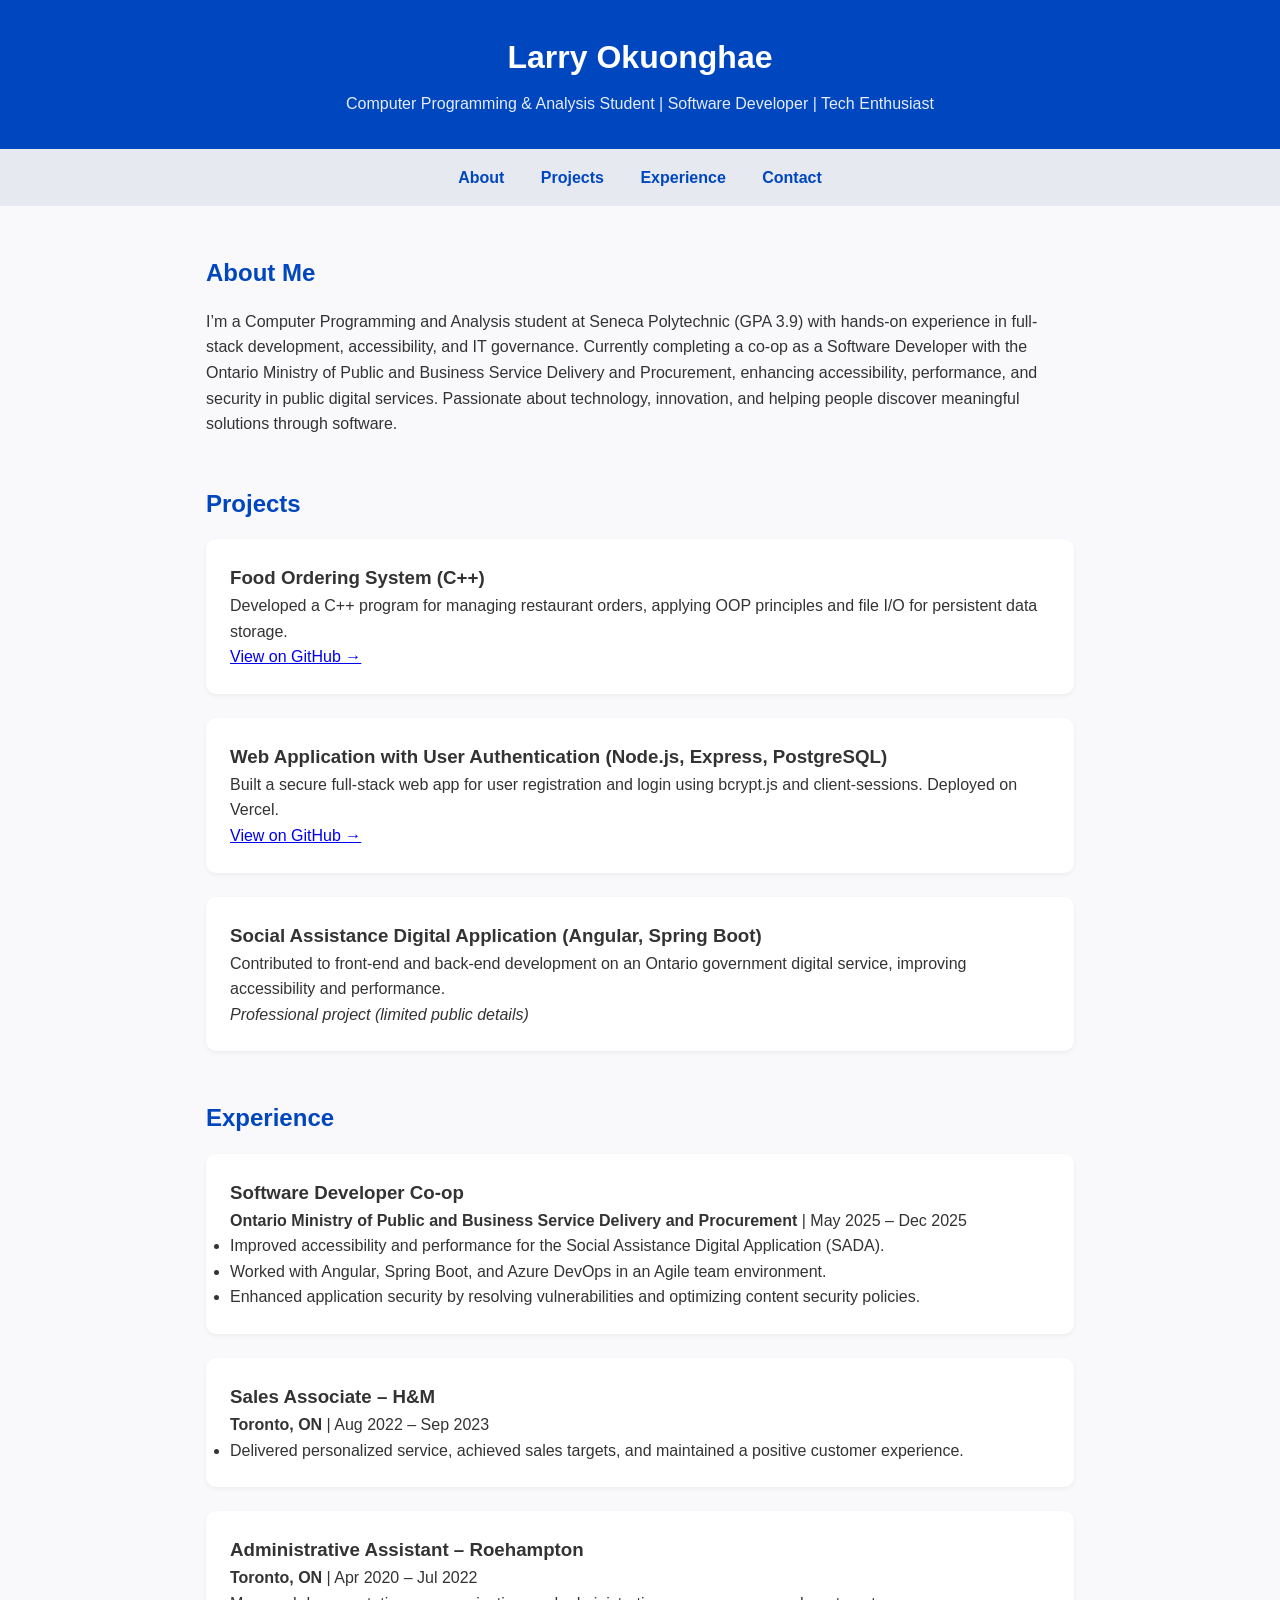
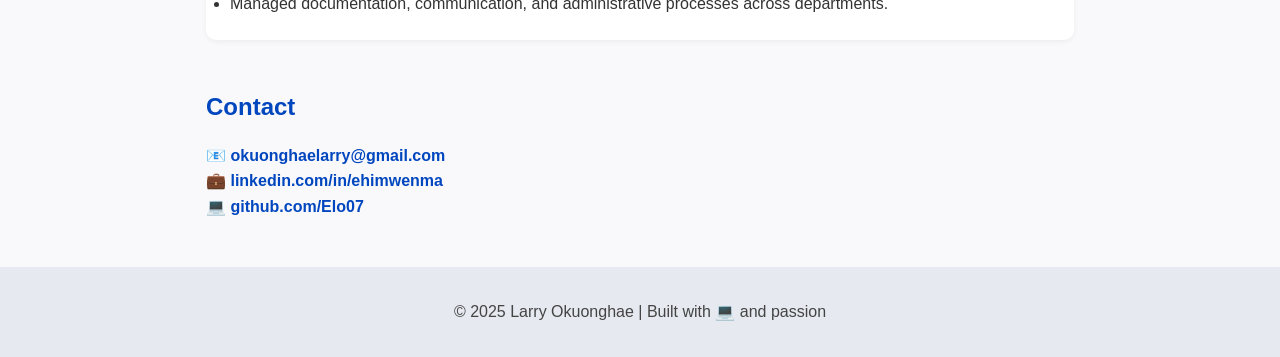
==== index.html @ d8ea8131 "Create index.html for personal portfolio This HTML file serves as a personal portfolio for Larry Oku" ====
<!DOCTYPE html>
<html lang="en">
<head>
  <meta charset="UTF-8" />
  <meta name="viewport" content="width=device-width, initial-scale=1.0" />
  <title>Larry Okuonghae | Portfolio</title>
  <style>
    * { box-sizing: border-box; margin: 0; padding: 0; font-family: 'Segoe UI', sans-serif; }
    body { background-color: #f9f9fb; color: #333; line-height: 1.6; }
    header { background: #0046be; color: white; padding: 2rem 0; text-align: center; }
    header h1 { font-size: 2rem; margin-bottom: 0.5rem; }
    header p { font-size: 1rem; opacity: 0.9; }

    nav { text-align: center; background: #e6e9ef; padding: 1rem; }
    nav a { margin: 0 1rem; color: #0046be; text-decoration: none; font-weight: 600; }
    nav a:hover { text-decoration: underline; }

    section { max-width: 900px; margin: 3rem auto; padding: 0 1rem; }
    h2 { color: #0046be; margin-bottom: 1rem; }
    .project, .experience-item { background: white; padding: 1.5rem; border-radius: 10px; margin-bottom: 1.5rem; box-shadow: 0 2px 5px rgba(0,0,0,0.05); }

    .contact a { color: #0046be; text-decoration: none; font-weight: 600; }
    .contact a:hover { text-decoration: underline; }

    footer { text-align: center; padding: 2rem; background: #e6e9ef; color: #444; margin-top: 2rem; }
  </style>
</head>
<body>

  <header>
    <h1>Larry Okuonghae</h1>
    <p>Computer Programming & Analysis Student | Software Developer | Tech Enthusiast</p>
  </header>

  <nav>
    <a href="#about">About</a>
    <a href="#projects">Projects</a>
    <a href="#experience">Experience</a>
    <a href="#contact">Contact</a>
  </nav>

  <section id="about">
    <h2>About Me</h2>
    <p>
      I’m a Computer Programming and Analysis student at Seneca Polytechnic (GPA 3.9) with hands-on experience 
      in full-stack development, accessibility, and IT governance. Currently completing a co-op as a 
      Software Developer with the Ontario Ministry of Public and Business Service Delivery and Procurement, 
      enhancing accessibility, performance, and security in public digital services. Passionate about 
      technology, innovation, and helping people discover meaningful solutions through software.
    </p>
  </section>

  <section id="projects">
    <h2>Projects</h2>

    <div class="project">
      <h3>Food Ordering System (C++)</h3>
      <p>Developed a C++ program for managing restaurant orders, applying OOP principles and file I/O for persistent data storage.</p>
      <p><a href="https://github.com/Elo07" target="_blank">View on GitHub →</a></p>
    </div>

    <div class="project">
      <h3>Web Application with User Authentication (Node.js, Express, PostgreSQL)</h3>
      <p>Built a secure full-stack web app for user registration and login using bcrypt.js and client-sessions. Deployed on Vercel.</p>
      <p><a href="https://github.com/Elo07" target="_blank">View on GitHub →</a></p>
    </div>

    <div class="project">
      <h3>Social Assistance Digital Application (Angular, Spring Boot)</h3>
      <p>Contributed to front-end and back-end development on an Ontario government digital service, improving accessibility and performance.</p>
      <p><em>Professional project (limited public details)</em></p>
    </div>
  </section>

  <section id="experience">
    <h2>Experience</h2>

    <div class="experience-item">
      <h3>Software Developer Co-op</h3>
      <p><strong>Ontario Ministry of Public and Business Service Delivery and Procurement</strong> | May 2025 – Dec 2025</p>
      <ul>
        <li>Improved accessibility and performance for the Social Assistance Digital Application (SADA).</li>
        <li>Worked with Angular, Spring Boot, and Azure DevOps in an Agile team environment.</li>
        <li>Enhanced application security by resolving vulnerabilities and optimizing content security policies.</li>
      </ul>
    </div>

    <div class="experience-item">
      <h3>Sales Associate – H&M</h3>
      <p><strong>Toronto, ON</strong> | Aug 2022 – Sep 2023</p>
      <ul>
        <li>Delivered personalized service, achieved sales targets, and maintained a positive customer experience.</li>
      </ul>
    </div>

    <div class="experience-item">
      <h3>Administrative Assistant – Roehampton</h3>
      <p><strong>Toronto, ON</strong> | Apr 2020 – Jul 2022</p>
      <ul>
        <li>Managed documentation, communication, and administrative processes across departments.</li>
      </ul>
    </div>
  </section>

  <section id="contact" class="contact">
    <h2>Contact</h2>
    <p>📧 <a href="mailto:okuonghaelarry@gmail.com">okuonghaelarry@gmail.com</a></p>
    <p>💼 <a href="https://linkedin.com/in/ehimwenma" target="_blank">linkedin.com/in/ehimwenma</a></p>
    <p>💻 <a href="https://github.com/Elo07" target="_blank">github.com/Elo07</a></p>
  </section>

  <footer>
    <p>© 2025 Larry Okuonghae | Built with 💻 and passion</p>
  </footer>

</body>
</html>
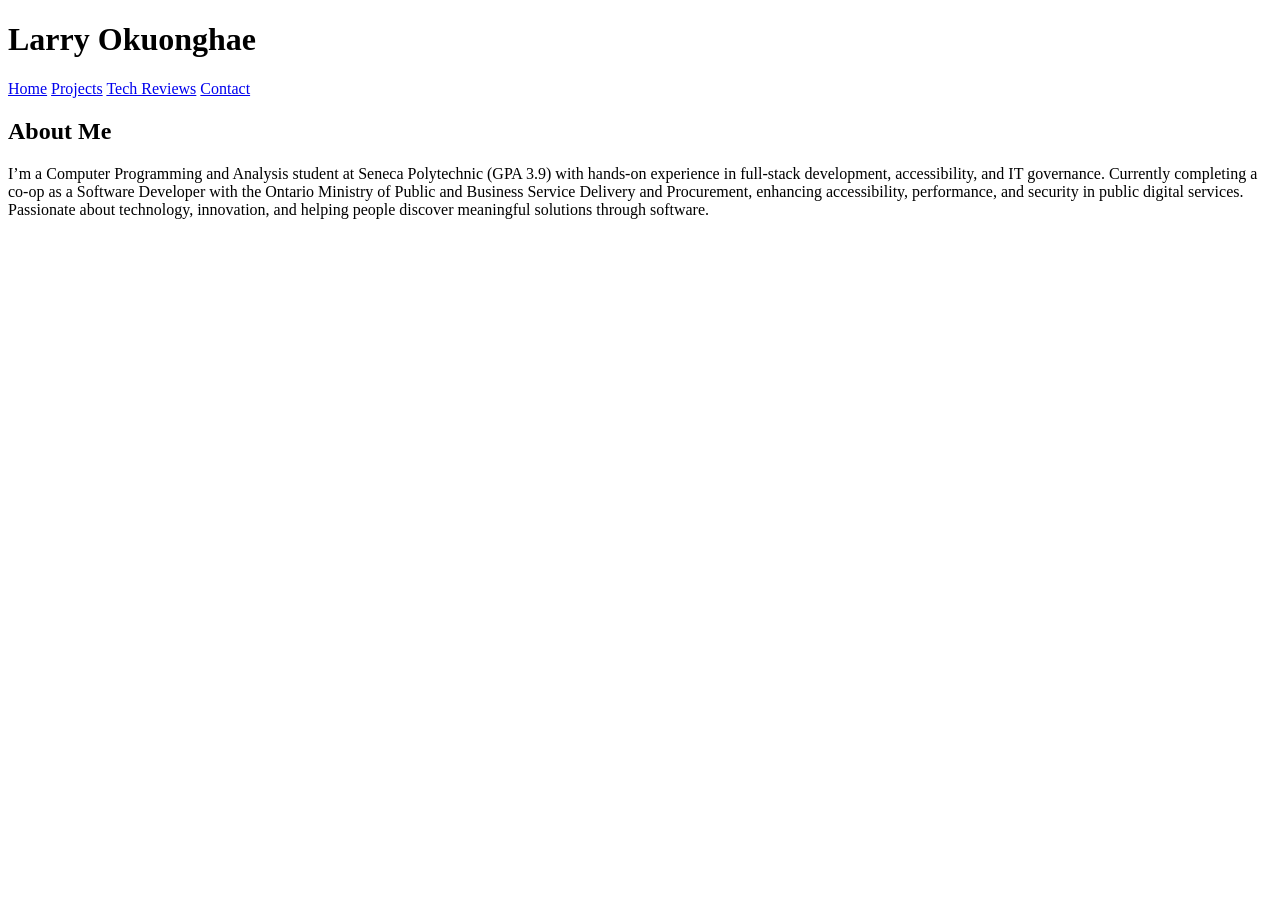
==== commit 7f0033ae: "Revise index.html for portfolio update Updated the portfolio page structure and content, including n" ====
--- a/index.html
+++ b/index.html
@@ -1,117 +1,27 @@
 <!DOCTYPE html>
 <html lang="en">
 <head>
-  <meta charset="UTF-8" />
-  <meta name="viewport" content="width=device-width, initial-scale=1.0" />
-  <title>Larry Okuonghae | Portfolio</title>
-  <style>
-    * { box-sizing: border-box; margin: 0; padding: 0; font-family: 'Segoe UI', sans-serif; }
-    body { background-color: #f9f9fb; color: #333; line-height: 1.6; }
-    header { background: #0046be; color: white; padding: 2rem 0; text-align: center; }
-    header h1 { font-size: 2rem; margin-bottom: 0.5rem; }
-    header p { font-size: 1rem; opacity: 0.9; }
-
-    nav { text-align: center; background: #e6e9ef; padding: 1rem; }
-    nav a { margin: 0 1rem; color: #0046be; text-decoration: none; font-weight: 600; }
-    nav a:hover { text-decoration: underline; }
-
-    section { max-width: 900px; margin: 3rem auto; padding: 0 1rem; }
-    h2 { color: #0046be; margin-bottom: 1rem; }
-    .project, .experience-item { background: white; padding: 1.5rem; border-radius: 10px; margin-bottom: 1.5rem; box-shadow: 0 2px 5px rgba(0,0,0,0.05); }
-
-    .contact a { color: #0046be; text-decoration: none; font-weight: 600; }
-    .contact a:hover { text-decoration: underline; }
-
-    footer { text-align: center; padding: 2rem; background: #e6e9ef; color: #444; margin-top: 2rem; }
-  </style>
+  <meta charset="UTF-8">
+  <meta name="viewport" content="width=device-width, initial-scale=1.0">
+  <title>About | Larry Okuonghae</title>
+  <link rel="stylesheet" href="style.css">
 </head>
 <body>
-
   <header>
     <h1>Larry Okuonghae</h1>
-    <p>Computer Programming & Analysis Student | Software Developer | Tech Enthusiast</p>
+    <nav>
+      <a href="index.html">Home</a>
+      <a href="projects.html">Projects</a>
+      <a href="reviews.html">Tech Reviews</a>
+      <a href="contact.html">Contact</a>
+    </nav>
   </header>
 
-  <nav>
-    <a href="#about">About</a>
-    <a href="#projects">Projects</a>
-    <a href="#experience">Experience</a>
-    <a href="#contact">Contact</a>
-  </nav>
-
-  <section id="about">
-    <h2>About Me</h2>
-    <p>
-      I’m a Computer Programming and Analysis student at Seneca Polytechnic (GPA 3.9) with hands-on experience 
-      in full-stack development, accessibility, and IT governance. Currently completing a co-op as a 
-      Software Developer with the Ontario Ministry of Public and Business Service Delivery and Procurement, 
-      enhancing accessibility, performance, and security in public digital services. Passionate about 
-      technology, innovation, and helping people discover meaningful solutions through software.
-    </p>
-  </section>
-
-  <section id="projects">
-    <h2>Projects</h2>
-
-    <div class="project">
-      <h3>Food Ordering System (C++)</h3>
-      <p>Developed a C++ program for managing restaurant orders, applying OOP principles and file I/O for persistent data storage.</p>
-      <p><a href="https://github.com/Elo07" target="_blank">View on GitHub →</a></p>
-    </div>
-
-    <div class="project">
-      <h3>Web Application with User Authentication (Node.js, Express, PostgreSQL)</h3>
-      <p>Built a secure full-stack web app for user registration and login using bcrypt.js and client-sessions. Deployed on Vercel.</p>
-      <p><a href="https://github.com/Elo07" target="_blank">View on GitHub →</a></p>
-    </div>
-
-    <div class="project">
-      <h3>Social Assistance Digital Application (Angular, Spring Boot)</h3>
-      <p>Contributed to front-end and back-end development on an Ontario government digital service, improving accessibility and performance.</p>
-      <p><em>Professional project (limited public details)</em></p>
-    </div>
-  </section>
-
-  <section id="experience">
-    <h2>Experience</h2>
-
-    <div class="experience-item">
-      <h3>Software Developer Co-op</h3>
-      <p><strong>Ontario Ministry of Public and Business Service Delivery and Procurement</strong> | May 2025 – Dec 2025</p>
-      <ul>
-        <li>Improved accessibility and performance for the Social Assistance Digital Application (SADA).</li>
-        <li>Worked with Angular, Spring Boot, and Azure DevOps in an Agile team environment.</li>
-        <li>Enhanced application security by resolving vulnerabilities and optimizing content security policies.</li>
-      </ul>
-    </div>
-
-    <div class="experience-item">
-      <h3>Sales Associate – H&M</h3>
-      <p><strong>Toronto, ON</strong> | Aug 2022 – Sep 2023</p>
-      <ul>
-        <li>Delivered personalized service, achieved sales targets, and maintained a positive customer experience.</li>
-      </ul>
-    </div>
-
-    <div class="experience-item">
-      <h3>Administrative Assistant – Roehampton</h3>
-      <p><strong>Toronto, ON</strong> | Apr 2020 – Jul 2022</p>
-      <ul>
-        <li>Managed documentation, communication, and administrative processes across departments.</li>
-      </ul>
-    </div>
-  </section>
-
-  <section id="contact" class="contact">
-    <h2>Contact</h2>
-    <p>📧 <a href="mailto:okuonghaelarry@gmail.com">okuonghaelarry@gmail.com</a></p>
-    <p>💼 <a href="https://linkedin.com/in/ehimwenma" target="_blank">linkedin.com/in/ehimwenma</a></p>
-    <p>💻 <a href="https://github.com/Elo07" target="_blank">github.com/Elo07</a></p>
-  </section>
-
-  <footer>
-    <p>© 2025 Larry Okuonghae | Built with 💻 and passion</p>
-  </footer>
-
+  <main>
+    <section>
+      <h2>About Me</h2>
+      <p>I’m a Computer Programming and Analysis student at Seneca Polytechnic (GPA 3.9) with hands-on experience in full-stack development, accessibility, and IT governance. Currently completing a co-op as a Software Developer with the Ontario Ministry of Public and Business Service Delivery and Procurement, enhancing accessibility, performance, and security in public digital services. Passionate about technology, innovation, and helping people discover meaningful solutions through software.</p>
+    </section>
+  </main>
 </body>
 </html>
